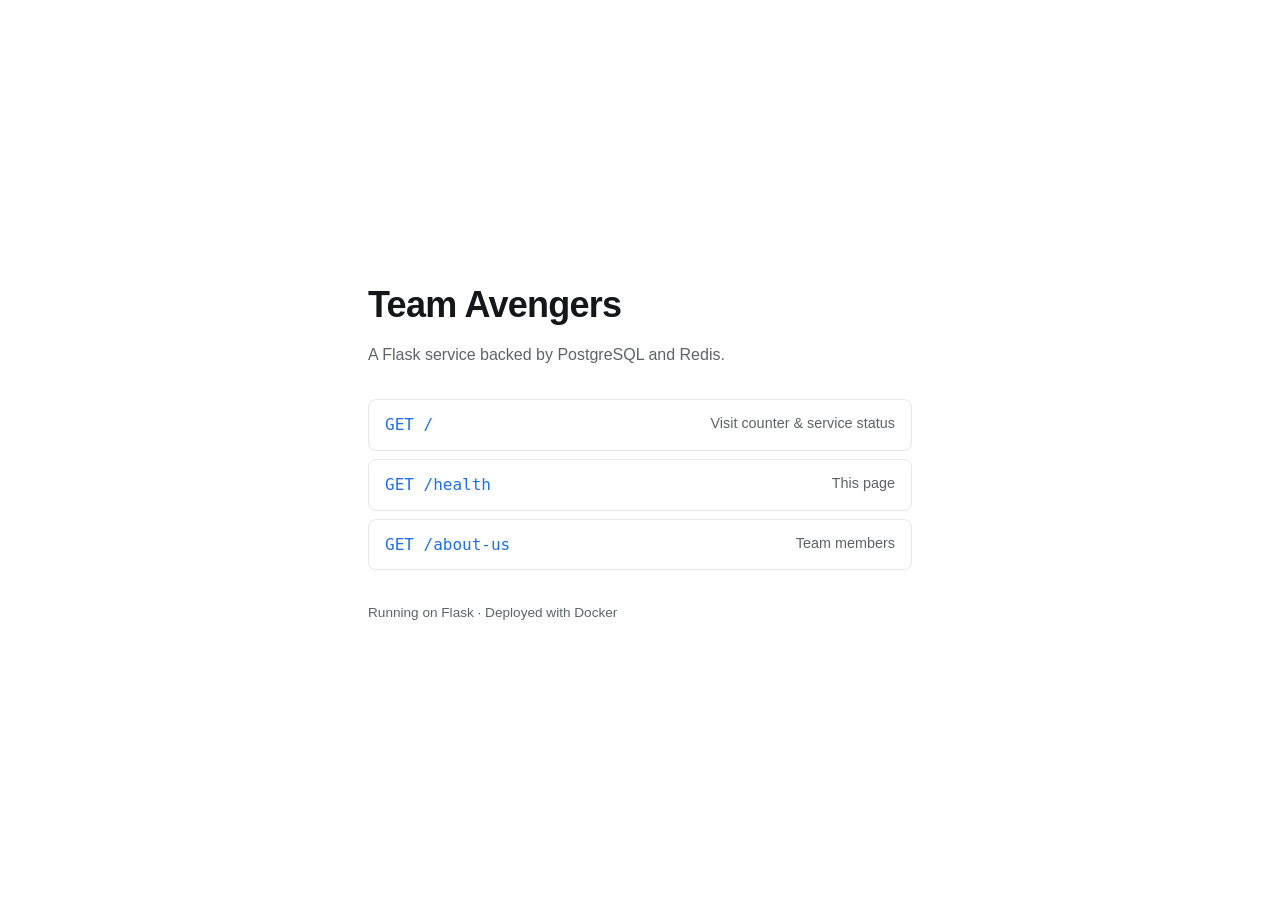
==== index.html @ 9642520c "Update health endpoint to return HTML and add index.html file" ====
<!doctype html>
<html lang="en">
<head>
  <meta charset="utf-8" />
  <meta name="viewport" content="width=device-width, initial-scale=1" />
  <title>Team Avengers</title>
  <style>
    :root {
      --bg: #0f1115;
      --fg: #e8e8ea;
      --muted: #9aa0a6;
      --accent: #4f8cff;
      --border: #22262e;
    }
    @media (prefers-color-scheme: light) {
      :root {
        --bg: #ffffff;
        --fg: #14161a;
        --muted: #5f6368;
        --accent: #1f6feb;
        --border: #e5e7eb;
      }
    }
    * { box-sizing: border-box; }
    body {
      margin: 0;
      min-height: 100vh;
      display: grid;
      place-items: center;
      padding: 2rem;
      background: var(--bg);
      color: var(--fg);
      font: 16px/1.6 -apple-system, BlinkMacSystemFont, "Segoe UI", Roboto, sans-serif;
    }
    main { max-width: 34rem; width: 100%; }
    h1 { font-size: 2.25rem; margin: 0 0 .5rem; letter-spacing: -0.02em; }
    p.lead { color: var(--muted); margin: 0 0 2rem; }
    ul { list-style: none; padding: 0; margin: 0; }
    li + li { margin-top: .5rem; }
    a.endpoint {
      display: flex;
      justify-content: space-between;
      gap: 1rem;
      padding: .75rem 1rem;
      border: 1px solid var(--border);
      border-radius: .5rem;
      color: inherit;
      text-decoration: none;
    }
    a.endpoint:hover { border-color: var(--accent); }
    code { font-family: ui-monospace, SFMono-Regular, Menlo, monospace; color: var(--accent); }
    span.desc { color: var(--muted); font-size: .9rem; }
    footer { margin-top: 2rem; color: var(--muted); font-size: .85rem; }
  </style>
</head>
<body>
  <main>
    <h1>Team Avengers</h1>
    <p class="lead">A Flask service backed by PostgreSQL and Redis.</p>

    <ul>
      <li>
        <a class="endpoint" href="/">
          <code>GET /</code>
          <span class="desc">Visit counter &amp; service status</span>
        </a>
      </li>
      <li>
        <a class="endpoint" href="/health">
          <code>GET /health</code>
          <span class="desc">This page</span>
        </a>
      </li>
      <li>
        <a class="endpoint" href="/about-us">
          <code>GET /about-us</code>
          <span class="desc">Team members</span>
        </a>
      </li>
    </ul>

    <footer>Running on Flask &middot; Deployed with Docker</footer>
  </main>
</body>
</html>
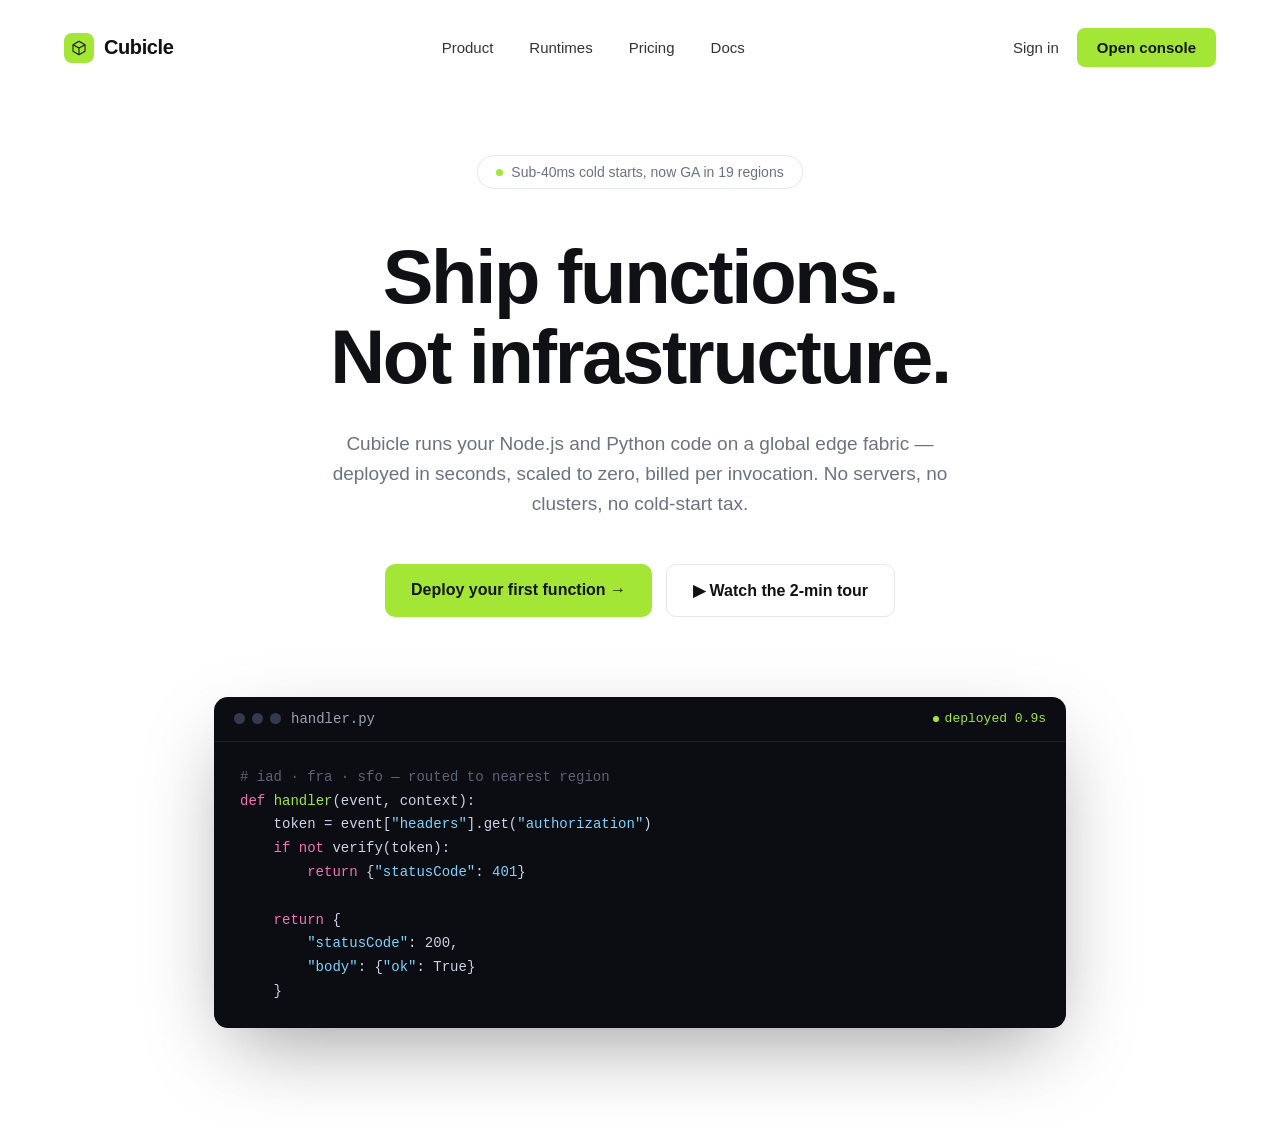
==== commit d075573a: "Add files via upload" ====
--- a/index.html
+++ b/index.html
@@ -1,85 +1,285 @@
-<!doctype html>
+<!DOCTYPE html>
 <html lang="en">
 <head>
-  <meta charset="utf-8" />
-  <meta name="viewport" content="width=device-width, initial-scale=1" />
-  <title>Team Avengers</title>
-  <style>
-    :root {
-      --bg: #0f1115;
-      --fg: #e8e8ea;
-      --muted: #9aa0a6;
-      --accent: #4f8cff;
-      --border: #22262e;
-    }
-    @media (prefers-color-scheme: light) {
-      :root {
-        --bg: #ffffff;
-        --fg: #14161a;
-        --muted: #5f6368;
-        --accent: #1f6feb;
-        --border: #e5e7eb;
-      }
-    }
-    * { box-sizing: border-box; }
-    body {
-      margin: 0;
-      min-height: 100vh;
-      display: grid;
-      place-items: center;
-      padding: 2rem;
-      background: var(--bg);
-      color: var(--fg);
-      font: 16px/1.6 -apple-system, BlinkMacSystemFont, "Segoe UI", Roboto, sans-serif;
-    }
-    main { max-width: 34rem; width: 100%; }
-    h1 { font-size: 2.25rem; margin: 0 0 .5rem; letter-spacing: -0.02em; }
-    p.lead { color: var(--muted); margin: 0 0 2rem; }
-    ul { list-style: none; padding: 0; margin: 0; }
-    li + li { margin-top: .5rem; }
-    a.endpoint {
-      display: flex;
-      justify-content: space-between;
-      gap: 1rem;
-      padding: .75rem 1rem;
-      border: 1px solid var(--border);
-      border-radius: .5rem;
-      color: inherit;
-      text-decoration: none;
-    }
-    a.endpoint:hover { border-color: var(--accent); }
-    code { font-family: ui-monospace, SFMono-Regular, Menlo, monospace; color: var(--accent); }
-    span.desc { color: var(--muted); font-size: .9rem; }
-    footer { margin-top: 2rem; color: var(--muted); font-size: .85rem; }
-  </style>
+<meta charset="UTF-8">
+<meta name="viewport" content="width=device-width, initial-scale=1.0">
+<title>Cubicle — Ship functions. Not infrastructure.</title>
+<style>
+  :root {
+    --bg: #ffffff;
+    --ink: #0f1115;
+    --muted: #6b7280;
+    --accent: #a3e635;
+    --accent-ink: #14170b;
+    --line: #e5e7eb;
+    --code-bg: #0b0d12;
+    --code-line: #1c2130;
+  }
+
+  * { box-sizing: border-box; }
+
+  body {
+    margin: 0;
+    background: var(--bg);
+    color: var(--ink);
+    font-family: -apple-system, BlinkMacSystemFont, "Segoe UI", Helvetica, Arial, sans-serif;
+    -webkit-font-smoothing: antialiased;
+  }
+
+  nav {
+    display: flex;
+    align-items: center;
+    justify-content: space-between;
+    max-width: 1200px;
+    margin: 0 auto;
+    padding: 28px 24px;
+  }
+
+  .logo {
+    display: flex;
+    align-items: center;
+    gap: 10px;
+    font-weight: 800;
+    font-size: 20px;
+    letter-spacing: -0.02em;
+  }
+
+  .logo-mark {
+    width: 30px;
+    height: 30px;
+    border-radius: 8px;
+    background: var(--accent);
+    display: flex;
+    align-items: center;
+    justify-content: center;
+  }
+
+  .logo-mark svg { width: 16px; height: 16px; }
+
+  .nav-links {
+    display: flex;
+    gap: 36px;
+    font-size: 15px;
+    color: var(--ink);
+  }
+
+  .nav-links a { text-decoration: none; color: var(--ink); opacity: 0.85; }
+  .nav-links a:hover { opacity: 1; }
+
+  .nav-right {
+    display: flex;
+    align-items: center;
+    gap: 18px;
+  }
+
+  .icon-btn {
+    width: 34px; height: 34px;
+    border-radius: 50%;
+    border: 1px solid var(--line);
+    display: flex; align-items: center; justify-content: center;
+    background: none; cursor: pointer;
+  }
+
+  .signin { font-size: 15px; color: var(--ink); text-decoration: none; opacity: 0.85; }
+
+  .btn-primary {
+    background: var(--accent);
+    color: var(--accent-ink);
+    font-weight: 700;
+    font-size: 15px;
+    padding: 11px 20px;
+    border-radius: 8px;
+    text-decoration: none;
+    border: none;
+    cursor: pointer;
+  }
+
+  main {
+    max-width: 900px;
+    margin: 0 auto;
+    padding: 60px 24px 100px;
+    text-align: center;
+  }
+
+  .badge {
+    display: inline-flex;
+    align-items: center;
+    gap: 8px;
+    border: 1px solid var(--line);
+    border-radius: 999px;
+    padding: 8px 18px;
+    font-size: 14px;
+    color: var(--muted);
+    margin-bottom: 48px;
+  }
+
+  .badge .dot {
+    width: 7px; height: 7px;
+    border-radius: 50%;
+    background: var(--accent);
+  }
+
+  h1 {
+    font-size: 76px;
+    line-height: 1.05;
+    font-weight: 800;
+    letter-spacing: -0.03em;
+    margin: 0 0 32px;
+  }
+
+  .sub {
+    font-size: 19px;
+    line-height: 1.6;
+    color: var(--muted);
+    max-width: 620px;
+    margin: 0 auto 44px;
+  }
+
+  .cta-row {
+    display: flex;
+    justify-content: center;
+    gap: 14px;
+    margin-bottom: 80px;
+  }
+
+  .cta-primary {
+    background: var(--accent);
+    color: var(--accent-ink);
+    font-weight: 700;
+    font-size: 16px;
+    padding: 16px 26px;
+    border-radius: 10px;
+    text-decoration: none;
+    display: inline-flex;
+    align-items: center;
+    gap: 8px;
+  }
+
+  .cta-secondary {
+    border: 1px solid var(--line);
+    color: var(--ink);
+    font-weight: 600;
+    font-size: 16px;
+    padding: 16px 26px;
+    border-radius: 10px;
+    text-decoration: none;
+    display: inline-flex;
+    align-items: center;
+    gap: 8px;
+  }
+
+  .code-window {
+    text-align: left;
+    background: var(--code-bg);
+    border-radius: 14px;
+    overflow: hidden;
+    box-shadow: 0 30px 80px -20px rgba(0,0,0,0.4);
+  }
+
+  .code-titlebar {
+    display: flex;
+    align-items: center;
+    justify-content: space-between;
+    padding: 14px 20px;
+    border-bottom: 1px solid var(--code-line);
+  }
+
+  .code-titlebar-left { display: flex; align-items: center; gap: 10px; }
+
+  .dots { display: flex; gap: 7px; }
+  .dots span { width: 11px; height: 11px; border-radius: 50%; background: #333a4d; }
+
+  .filename { color: #9aa3b5; font-size: 14px; font-family: "SF Mono", Menlo, monospace; }
+
+  .deployed { color: var(--accent); font-size: 13px; font-family: "SF Mono", Menlo, monospace; display: flex; align-items: center; gap: 6px; }
+  .deployed .dot { width: 6px; height: 6px; border-radius: 50%; background: var(--accent); }
+
+  pre {
+    margin: 0;
+    padding: 24px 26px;
+    font-family: "SF Mono", Menlo, monospace;
+    font-size: 14px;
+    line-height: 1.7;
+    color: #cbd3e6;
+    text-align: left;
+    overflow-x: auto;
+  }
+
+  .comment { color: #5b6376; }
+  .kw { color: #f472b6; }
+  .fn { color: #a3e635; }
+  .str { color: #7dd3fc; }
+
+  @media (max-width: 720px) {
+    h1 { font-size: 42px; }
+    .nav-links { display: none; }
+    .cta-row { flex-direction: column; align-items: center; }
+  }
+</style>
 </head>
 <body>
-  <main>
-    <h1>Team Avengers</h1>
-    <p class="lead">A Flask service backed by PostgreSQL and Redis.</p>
-
-    <ul>
-      <li>
-        <a class="endpoint" href="/">
-          <code>GET /</code>
-          <span class="desc">Visit counter &amp; service status</span>
-        </a>
-      </li>
-      <li>
-        <a class="endpoint" href="/health">
-          <code>GET /health</code>
-          <span class="desc">This page</span>
-        </a>
-      </li>
-      <li>
-        <a class="endpoint" href="/about-us">
-          <code>GET /about-us</code>
-          <span class="desc">Team members</span>
-        </a>
-      </li>
-    </ul>
-
-    <footer>Running on Flask &middot; Deployed with Docker</footer>
-  </main>
+
+<nav>
+  <div class="logo">
+    <span class="logo-mark">
+      <svg viewBox="0 0 24 24" fill="none" xmlns="http://www.w3.org/2000/svg">
+        <path d="M12 2L3 7v10l9 5 9-5V7l-9-5z" stroke="#14170b" stroke-width="1.6" stroke-linejoin="round"/>
+        <path d="M3 7l9 5 9-5M12 12v10" stroke="#14170b" stroke-width="1.6" stroke-linejoin="round"/>
+      </svg>
+    </span>
+    Cubicle
+  </div>
+  <div class="nav-links">
+    <a href="#">Product</a>
+    <a href="#">Runtimes</a>
+    <a href="#">Pricing</a>
+    <a href="#">Docs</a>
+  </div>
+  <div class="nav-right">
+    <a class="signin" href="#">Sign in</a>
+    <a class="btn-primary" href="#">Open console</a>
+  </div>
+</nav>
+
+<main>
+  <div class="badge">
+    <span class="dot"></span>
+    Sub-40ms cold starts, now GA in 19 regions
+  </div>
+
+  <h1>Ship functions.<br>Not infrastructure.</h1>
+
+  <p class="sub">
+    Cubicle runs your Node.js and Python code on a global edge fabric —
+    deployed in seconds, scaled to zero, billed per invocation. No servers,
+    no clusters, no cold-start tax.
+  </p>
+
+  <div class="cta-row">
+    <a class="cta-primary" href="#">Deploy your first function →</a>
+    <a class="cta-secondary" href="#">▶ Watch the 2-min tour</a>
+  </div>
+
+  <div class="code-window">
+    <div class="code-titlebar">
+      <div class="code-titlebar-left">
+        <div class="dots"><span></span><span></span><span></span></div>
+        <span class="filename">handler.py</span>
+      </div>
+      <span class="deployed"><span class="dot"></span>deployed 0.9s</span>
+    </div>
+    <pre><span class="comment"># iad · fra · sfo — routed to nearest region</span>
+<span class="kw">def</span> <span class="fn">handler</span>(event, context):
+    token = event[<span class="str">"headers"</span>].get(<span class="str">"authorization"</span>)
+    <span class="kw">if not</span> verify(token):
+        <span class="kw">return</span> {<span class="str">"statusCode"</span>: <span class="str">401</span>}
+
+    <span class="kw">return</span> {
+        <span class="str">"statusCode"</span>: 200,
+        <span class="str">"body"</span>: {<span class="str">"ok"</span>: True}
+    }</pre>
+  </div>
+</main>
+
 </body>
 </html>
